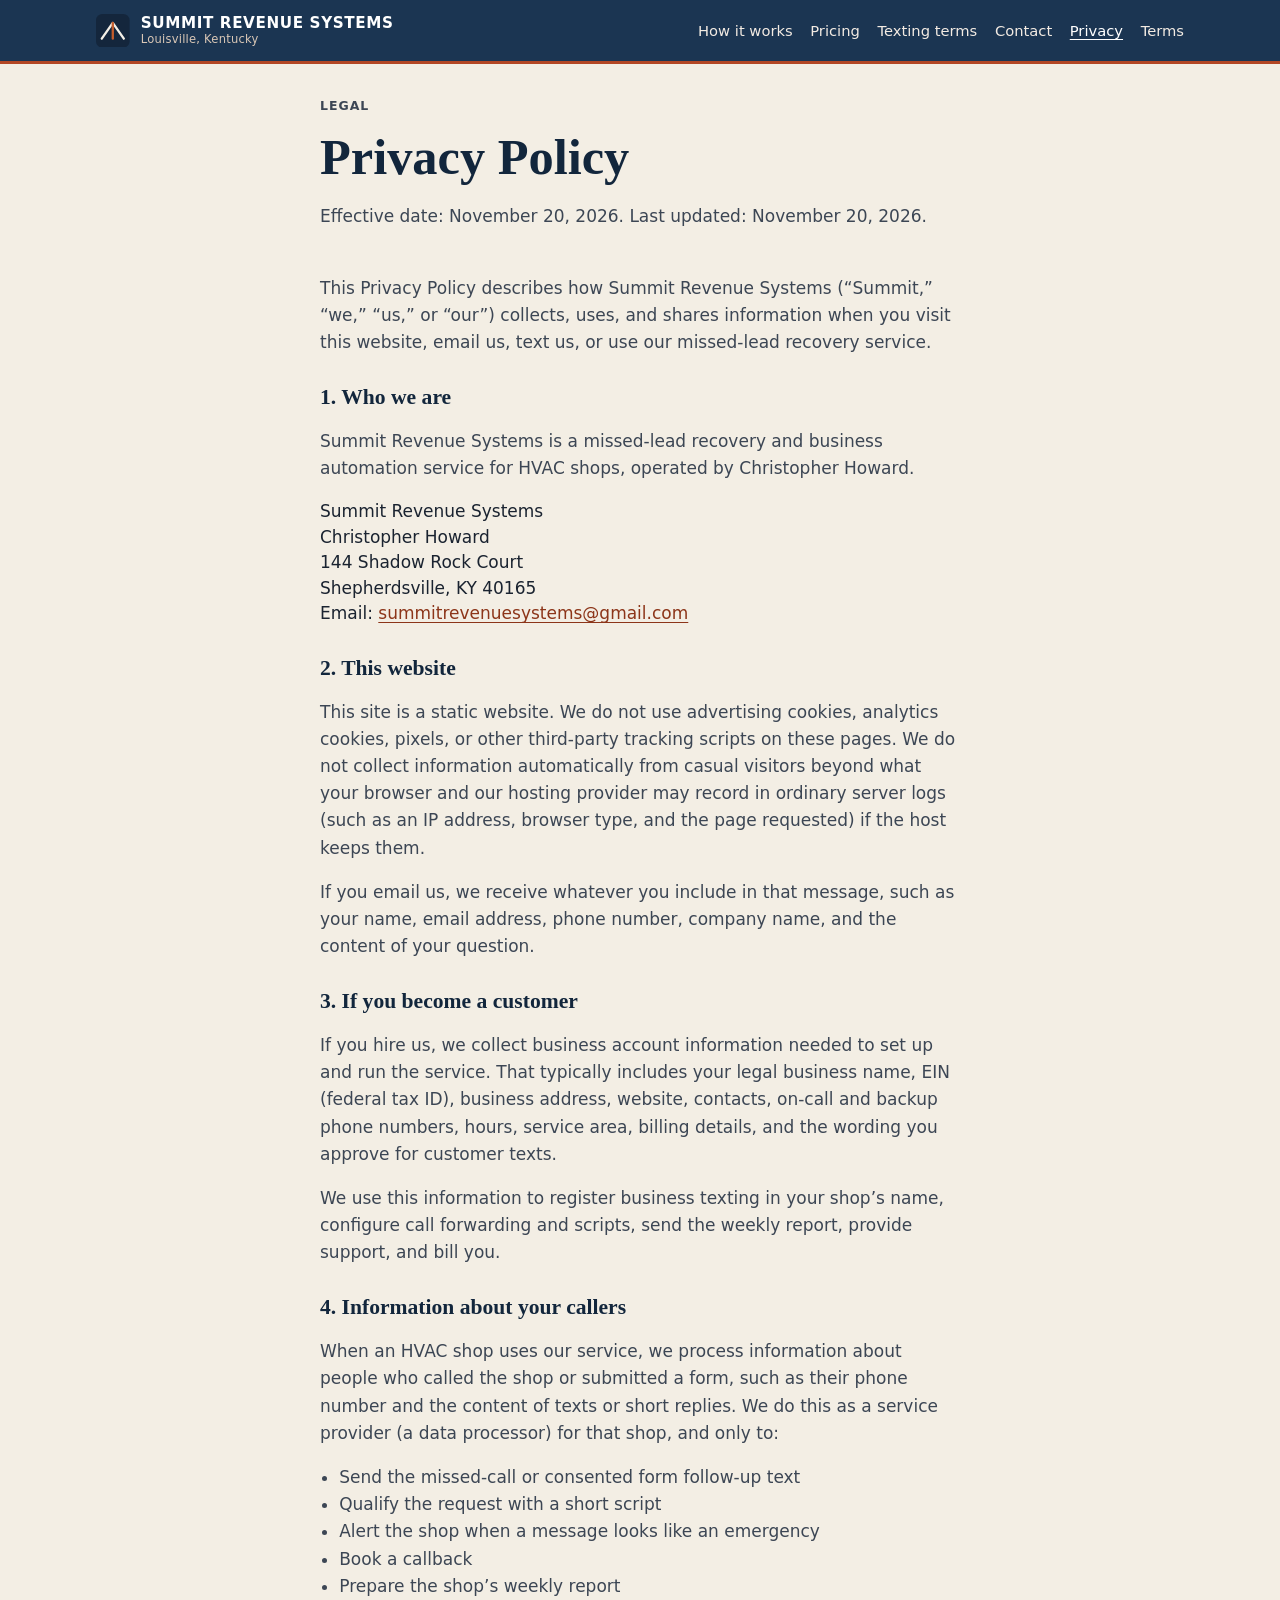
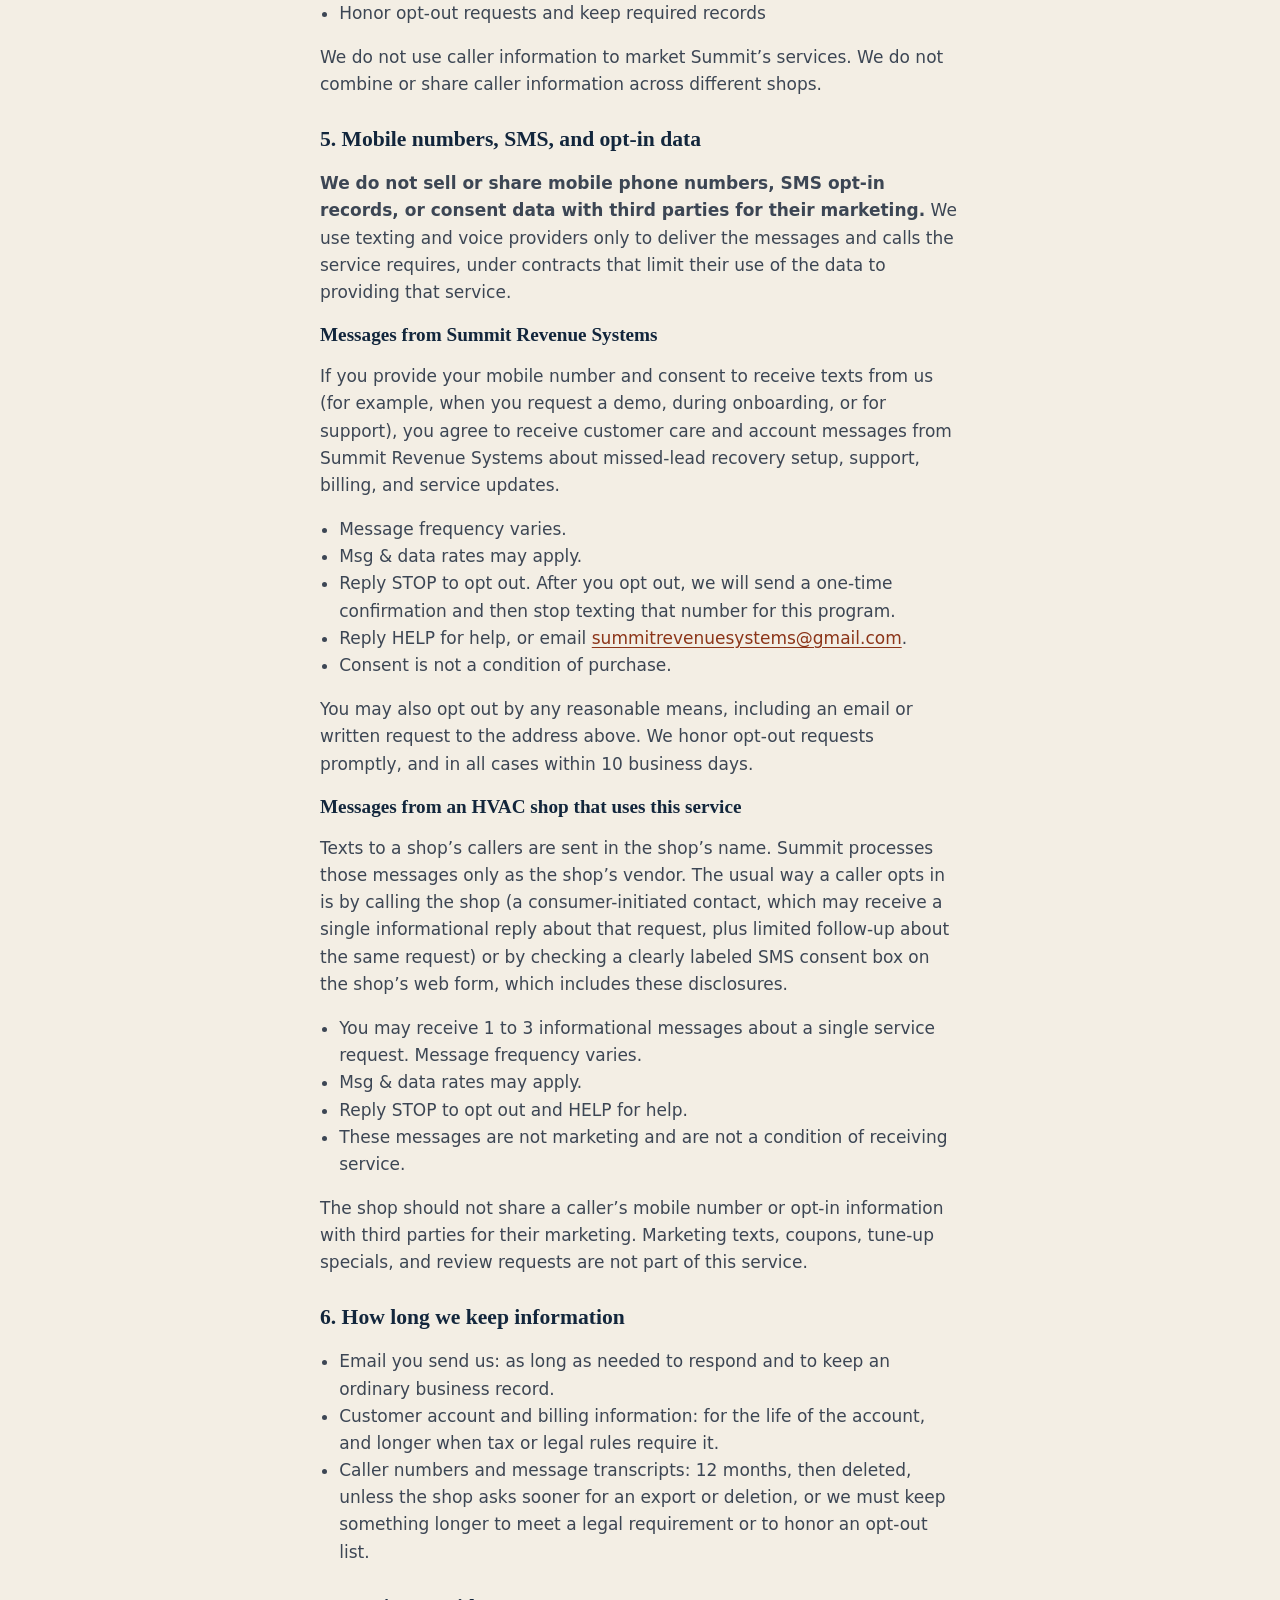
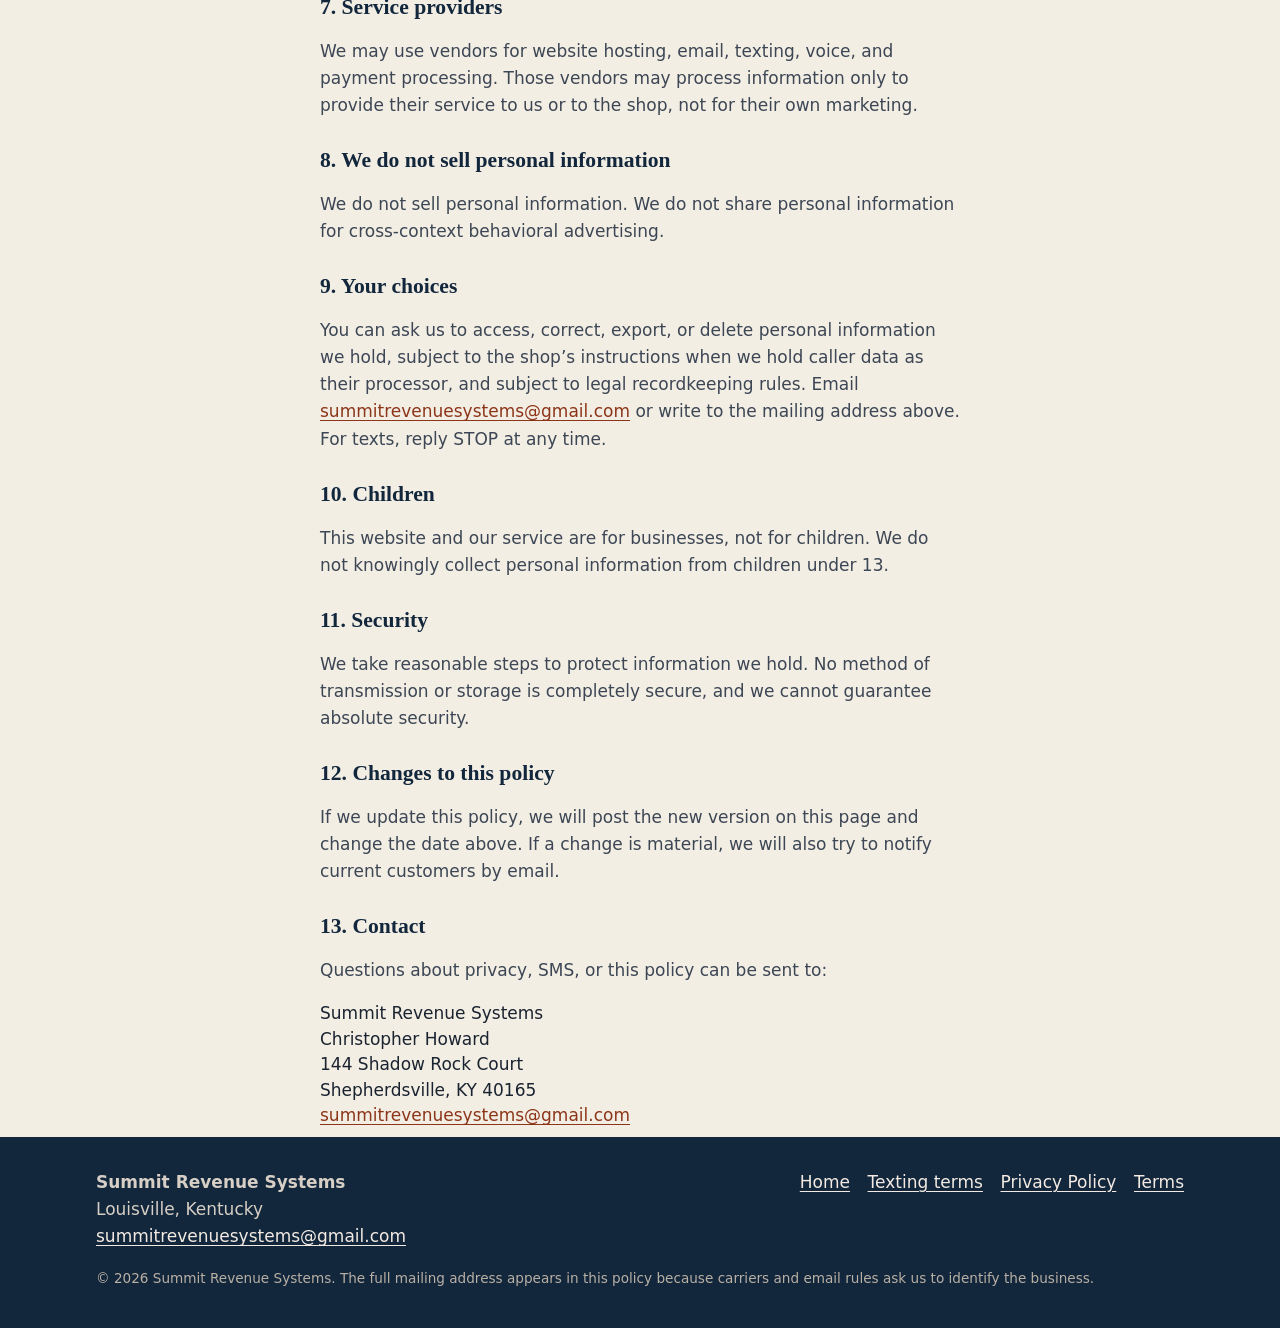
==== privacy.html @ dae51bf1 "Add Summit Revenue Systems static website One-page marketing site with Privacy and Terms pages for A" ====
<!DOCTYPE html>
<html lang="en">
<head>
  <meta charset="utf-8">
  <meta name="viewport" content="width=device-width, initial-scale=1">
  <title>Privacy Policy | Summit Revenue Systems</title>
  <meta name="description" content="Privacy Policy for Summit Revenue Systems, including how we handle mobile numbers, SMS opt-in information, and caller data for missed-lead recovery.">
  <meta name="theme-color" content="#1b3552">
  <link rel="icon" href="favicon.svg" type="image/svg+xml">
  <link rel="stylesheet" href="styles.css">
</head>
<body>
  <a class="skip" href="#main">Skip to content</a>
  <header class="site-header">
    <div class="wrap bar">
      <a class="brand" href="index.html">
        <svg class="brand-mark" xmlns="http://www.w3.org/2000/svg" viewBox="0 0 32 32" aria-hidden="true">
          <rect width="32" height="32" rx="6" fill="#14263c"/>
          <path d="M5.5 23.5 L16 8.5 L26.5 23.5" fill="none" stroke="#f4efe6" stroke-width="2.2" stroke-linejoin="round" stroke-linecap="round"/>
          <path d="M16 8.5 V23.5" stroke="#c45c2c" stroke-width="2.2" stroke-linecap="round"/>
        </svg>
        <span class="brand-text">
          <span class="brand-name">Summit Revenue Systems</span>
          <span class="brand-tag">Louisville, Kentucky</span>
        </span>
      </a>
      <nav class="nav-desktop" aria-label="Primary">
        <a href="index.html#how">How it works</a>
        <a href="index.html#pricing">Pricing</a>
        <a href="index.html#sms">Texting terms</a>
        <a href="index.html#contact">Contact</a>
        <a href="privacy.html" aria-current="page">Privacy</a>
        <a href="terms.html">Terms</a>
      </nav>
      <details class="nav-mobile">
        <summary>Menu</summary>
        <nav class="nav-panel" aria-label="Primary">
          <a href="index.html">Home</a>
          <a href="index.html#sms">Texting terms</a>
          <a href="privacy.html" aria-current="page">Privacy</a>
          <a href="terms.html">Terms</a>
          <a href="index.html#contact">Contact</a>
        </nav>
      </details>
    </div>
  </header>

  <main id="main" class="legal">
    <header class="legal-header narrow">
      <p class="kicker">Legal</p>
      <h1>Privacy Policy</h1>
      <p class="legal-meta">Effective date: November 20, 2026. Last updated: November 20, 2026.</p>
    </header>

    <div class="narrow">
      <p>This Privacy Policy describes how Summit Revenue Systems (“Summit,” “we,” “us,” or “our”) collects, uses, and shares information when you visit this website, email us, text us, or use our missed-lead recovery service.</p>

      <h2>1. Who we are</h2>
      <p>Summit Revenue Systems is a missed-lead recovery and business automation service for HVAC shops, operated by Christopher Howard.</p>
      <address class="address">
        Summit Revenue Systems<br>
        Christopher Howard<br>
        144 Shadow Rock Court<br>
        Shepherdsville, KY 40165<br>
        Email: <a href="mailto:summitrevenuesystems@gmail.com">summitrevenuesystems@gmail.com</a>
      </address>

      <h2>2. This website</h2>
      <p>This site is a static website. We do not use advertising cookies, analytics cookies, pixels, or other third-party tracking scripts on these pages. We do not collect information automatically from casual visitors beyond what your browser and our hosting provider may record in ordinary server logs (such as an IP address, browser type, and the page requested) if the host keeps them.</p>
      <p>If you email us, we receive whatever you include in that message, such as your name, email address, phone number, company name, and the content of your question.</p>

      <h2>3. If you become a customer</h2>
      <p>If you hire us, we collect business account information needed to set up and run the service. That typically includes your legal business name, EIN (federal tax ID), business address, website, contacts, on-call and backup phone numbers, hours, service area, billing details, and the wording you approve for customer texts.</p>
      <p>We use this information to register business texting in your shop’s name, configure call forwarding and scripts, send the weekly report, provide support, and bill you.</p>

      <h2>4. Information about your callers</h2>
      <p>When an HVAC shop uses our service, we process information about people who called the shop or submitted a form, such as their phone number and the content of texts or short replies. We do this as a service provider (a data processor) for that shop, and only to:</p>
      <ul>
        <li>Send the missed-call or consented form follow-up text</li>
        <li>Qualify the request with a short script</li>
        <li>Alert the shop when a message looks like an emergency</li>
        <li>Book a callback</li>
        <li>Prepare the shop’s weekly report</li>
        <li>Honor opt-out requests and keep required records</li>
      </ul>
      <p>We do not use caller information to market Summit’s services. We do not combine or share caller information across different shops.</p>

      <h2>5. Mobile numbers, SMS, and opt-in data</h2>
      <p><strong>We do not sell or share mobile phone numbers, SMS opt-in records, or consent data with third parties for their marketing.</strong> We use texting and voice providers only to deliver the messages and calls the service requires, under contracts that limit their use of the data to providing that service.</p>

      <h3>Messages from Summit Revenue Systems</h3>
      <p>If you provide your mobile number and consent to receive texts from us (for example, when you request a demo, during onboarding, or for support), you agree to receive customer care and account messages from Summit Revenue Systems about missed-lead recovery setup, support, billing, and service updates.</p>
      <ul>
        <li>Message frequency varies.</li>
        <li>Msg &amp; data rates may apply.</li>
        <li>Reply STOP to opt out. After you opt out, we will send a one-time confirmation and then stop texting that number for this program.</li>
        <li>Reply HELP for help, or email <a href="mailto:summitrevenuesystems@gmail.com">summitrevenuesystems@gmail.com</a>.</li>
        <li>Consent is not a condition of purchase.</li>
      </ul>
      <p>You may also opt out by any reasonable means, including an email or written request to the address above. We honor opt-out requests promptly, and in all cases within 10 business days.</p>

      <h3>Messages from an HVAC shop that uses this service</h3>
      <p>Texts to a shop’s callers are sent in the shop’s name. Summit processes those messages only as the shop’s vendor. The usual way a caller opts in is by calling the shop (a consumer-initiated contact, which may receive a single informational reply about that request, plus limited follow-up about the same request) or by checking a clearly labeled SMS consent box on the shop’s web form, which includes these disclosures.</p>
      <ul>
        <li>You may receive 1 to 3 informational messages about a single service request. Message frequency varies.</li>
        <li>Msg &amp; data rates may apply.</li>
        <li>Reply STOP to opt out and HELP for help.</li>
        <li>These messages are not marketing and are not a condition of receiving service.</li>
      </ul>
      <p>The shop should not share a caller’s mobile number or opt-in information with third parties for their marketing. Marketing texts, coupons, tune-up specials, and review requests are not part of this service.</p>

      <h2>6. How long we keep information</h2>
      <ul>
        <li>Email you send us: as long as needed to respond and to keep an ordinary business record.</li>
        <li>Customer account and billing information: for the life of the account, and longer when tax or legal rules require it.</li>
        <li>Caller numbers and message transcripts: 12 months, then deleted, unless the shop asks sooner for an export or deletion, or we must keep something longer to meet a legal requirement or to honor an opt-out list.</li>
      </ul>

      <h2>7. Service providers</h2>
      <p>We may use vendors for website hosting, email, texting, voice, and payment processing. Those vendors may process information only to provide their service to us or to the shop, not for their own marketing.</p>

      <h2>8. We do not sell personal information</h2>
      <p>We do not sell personal information. We do not share personal information for cross-context behavioral advertising.</p>

      <h2>9. Your choices</h2>
      <p>You can ask us to access, correct, export, or delete personal information we hold, subject to the shop’s instructions when we hold caller data as their processor, and subject to legal recordkeeping rules. Email <a href="mailto:summitrevenuesystems@gmail.com">summitrevenuesystems@gmail.com</a> or write to the mailing address above. For texts, reply STOP at any time.</p>

      <h2>10. Children</h2>
      <p>This website and our service are for businesses, not for children. We do not knowingly collect personal information from children under 13.</p>

      <h2>11. Security</h2>
      <p>We take reasonable steps to protect information we hold. No method of transmission or storage is completely secure, and we cannot guarantee absolute security.</p>

      <h2>12. Changes to this policy</h2>
      <p>If we update this policy, we will post the new version on this page and change the date above. If a change is material, we will also try to notify current customers by email.</p>

      <h2>13. Contact</h2>
      <p>Questions about privacy, SMS, or this policy can be sent to:</p>
      <address class="address">
        Summit Revenue Systems<br>
        Christopher Howard<br>
        144 Shadow Rock Court<br>
        Shepherdsville, KY 40165<br>
        <a href="mailto:summitrevenuesystems@gmail.com">summitrevenuesystems@gmail.com</a>
      </address>
    </div>
  </main>

  <footer class="site-footer">
    <div class="wrap">
      <div class="footer-grid">
        <div>
          <strong>Summit Revenue Systems</strong>
          <div>Louisville, Kentucky</div>
          <div><a href="mailto:summitrevenuesystems@gmail.com">summitrevenuesystems@gmail.com</a></div>
        </div>
        <nav class="footer-links" aria-label="Footer">
          <a href="index.html">Home</a>
          <a href="index.html#sms">Texting terms</a>
          <a href="privacy.html" aria-current="page">Privacy Policy</a>
          <a href="terms.html">Terms</a>
        </nav>
      </div>
      <p class="tiny">© 2026 Summit Revenue Systems. The full mailing address appears in this policy because carriers and email rules ask us to identify the business.</p>
    </div>
  </footer>
</body>
</html>
---- styles.css ----
/* Summit Revenue Systems. Static, no trackers, no build step. */
:root {
  --bg: #f3eee4;
  --bg-alt: #eae3d6;
  --paper: #fcfaf6;
  --ink: #1a2330;
  --ink-soft: #3c4654;
  --muted: #5c6672;
  --line: #d6cdbe;
  --navy: #1b3552;
  --navy-2: #12263c;
  --copper: #b34724;
  --copper-dark: #8c3519;
  --copper-soft: #f4e3d8;
  --ok: #215745;
  --ok-soft: #e4efe9;
  --shadow: 0 10px 30px rgba(18, 38, 60, 0.08);
  --radius: 14px;
  --max: 68rem;
  --text: 40rem;
  --sans: "Segoe UI", system-ui, -apple-system, Roboto, "Helvetica Neue", Arial, sans-serif;
  --serif: "Iowan Old Style", Palatino, "Palatino Linotype", Georgia, "Times New Roman", serif;
}

*,
*::before,
*::after {
  box-sizing: border-box;
}

html {
  scroll-behavior: smooth;
}

html:focus-within {
  scroll-behavior: smooth;
}

@media (prefers-reduced-motion: reduce) {
  html,
  html:focus-within {
    scroll-behavior: auto;
  }

  *,
  *::before,
  *::after {
    animation: none !important;
    transition: none !important;
  }
}

body {
  margin: 0;
  background: var(--bg);
  color: var(--ink);
  font-family: var(--sans);
  font-size: 1.0625rem;
  line-height: 1.6;
  text-rendering: optimizeLegibility;
}

img,
svg,
video {
  max-width: 100%;
  height: auto;
}

a {
  color: var(--copper-dark);
  text-underline-offset: 0.15em;
}

a:hover {
  color: var(--copper);
}

:focus-visible {
  outline: 3px solid var(--copper);
  outline-offset: 3px;
}

.skip {
  position: absolute;
  left: 0.75rem;
  top: -3rem;
  background: var(--navy);
  color: #fff;
  padding: 0.5rem 0.8rem;
  z-index: 100;
}

.skip:focus {
  top: 0.75rem;
}

.wrap {
  width: min(var(--max), calc(100% - 2rem));
  margin-inline: auto;
}

.narrow {
  width: min(var(--text), calc(100% - 2rem));
  margin-inline: auto;
}

/* Header */
.site-header {
  background: var(--navy);
  color: #f6f0e8;
  position: sticky;
  top: 0;
  z-index: 20;
  border-bottom: 3px solid var(--copper);
}

.bar {
  display: flex;
  align-items: center;
  justify-content: space-between;
  gap: 1rem;
  padding: 0.85rem 0;
}

.brand {
  color: #fff;
  text-decoration: none;
  display: flex;
  align-items: center;
  gap: 0.7rem;
  min-width: 0;
}

.brand:hover {
  color: #fff;
}

.brand-mark {
  width: 2.1rem;
  height: 2.1rem;
  flex: none;
}

.brand-text {
  display: flex;
  flex-direction: column;
  line-height: 1.15;
}

.brand-name {
  font-weight: 700;
  letter-spacing: 0.04em;
  font-size: 0.95rem;
  text-transform: uppercase;
}

.brand-tag {
  font-size: 0.72rem;
  color: #d9c7b6;
  letter-spacing: 0.02em;
}

.nav-desktop {
  display: none;
  gap: 0.2rem 1.1rem;
  flex-wrap: wrap;
  justify-content: flex-end;
}

.nav-desktop a {
  color: #f3ebe3;
  text-decoration: none;
  font-size: 0.92rem;
}

.nav-desktop a:hover,
.nav-desktop a[aria-current="page"] {
  color: #fff;
  text-decoration: underline;
  text-underline-offset: 0.22em;
}

.nav-mobile {
  display: block;
}

.nav-mobile > summary {
  list-style: none;
  cursor: pointer;
  border: 1px solid rgba(255, 255, 255, 0.28);
  border-radius: 8px;
  padding: 0.4rem 0.7rem;
  font-size: 0.9rem;
  color: #fff;
}

.nav-mobile > summary::-webkit-details-marker {
  display: none;
}

.nav-mobile[open] > summary {
  background: rgba(255, 255, 255, 0.08);
}

.nav-panel {
  position: absolute;
  right: 1rem;
  top: 4.1rem;
  background: var(--navy-2);
  border: 1px solid rgba(255, 255, 255, 0.12);
  border-radius: 12px;
  padding: 0.6rem;
  display: flex;
  flex-direction: column;
  min-width: 12.5rem;
  box-shadow: var(--shadow);
}

.nav-panel a {
  color: #f3ebe3;
  text-decoration: none;
  padding: 0.55rem 0.7rem;
  border-radius: 8px;
}

.nav-panel a:hover,
.nav-panel a[aria-current="page"] {
  background: rgba(255, 255, 255, 0.08);
  color: #fff;
}

@media (min-width: 880px) {
  .nav-desktop {
    display: flex;
  }

  .nav-mobile {
    display: none;
  }
}

/* Hero */
.hero {
  padding: 2.6rem 0 2.2rem;
}

.hero-grid {
  display: grid;
  gap: 2rem;
}

@media (min-width: 900px) {
  .hero-grid {
    grid-template-columns: 1.15fr 0.85fr;
    align-items: center;
    gap: 3rem;
  }
}

.kicker {
  margin: 0 0 0.7rem;
  color: var(--copper-dark);
  font-weight: 700;
  letter-spacing: 0.08em;
  text-transform: uppercase;
  font-size: 0.78rem;
}

h1,
h2,
h3 {
  font-family: var(--serif);
  font-weight: 600;
  line-height: 1.2;
  color: var(--navy-2);
}

h1 {
  margin: 0 0 1rem;
  font-size: clamp(2rem, 4.4vw, 3.15rem);
}

h2 {
  margin: 0 0 0.85rem;
  font-size: clamp(1.6rem, 3vw, 2.05rem);
}

h3 {
  margin: 0 0 0.4rem;
  font-size: 1.2rem;
}

.lead {
  margin: 0 0 1.4rem;
  font-size: 1.12rem;
  color: var(--ink-soft);
  max-width: 38rem;
}

.actions {
  display: flex;
  flex-wrap: wrap;
  gap: 0.7rem;
}

.btn {
  display: inline-block;
  text-decoration: none;
  border-radius: 999px;
  padding: 0.75rem 1.2rem;
  font-weight: 600;
  font-size: 1rem;
  border: 2px solid transparent;
  line-height: 1.2;
}

.btn-primary {
  background: var(--copper);
  color: #fff;
  border-color: var(--copper);
}

.btn-primary:hover {
  background: var(--copper-dark);
  border-color: var(--copper-dark);
  color: #fff;
}

.btn-secondary {
  background: transparent;
  color: var(--navy);
  border-color: var(--navy);
}

.btn-secondary:hover {
  background: var(--navy);
  color: #fff;
}

/* Demo / example phone */
.demo-card,
.example-card {
  background: var(--paper);
  border: 1px solid var(--line);
  border-radius: var(--radius);
  box-shadow: var(--shadow);
}

.example-card {
  padding: 1.1rem 1.1rem 1rem;
}

.example-label {
  margin: 0 0 0.8rem;
  font-size: 0.75rem;
  letter-spacing: 0.06em;
  text-transform: uppercase;
  font-weight: 700;
  color: var(--muted);
}

.bubble {
  background: #eef3f7;
  border-radius: 14px 14px 14px 4px;
  padding: 0.85rem 0.95rem;
  color: var(--ink);
  font-size: 0.95rem;
}

.bubble p {
  margin: 0;
}

.bubble .from {
  font-weight: 700;
  color: var(--navy);
  font-size: 0.8rem;
  margin-bottom: 0.3rem;
}

/* Sections */
section {
  padding: 2.4rem 0;
}

.band {
  background: var(--bg-alt);
}

.band-navy {
  background: var(--navy);
  color: #f6f0e8;
}

.band-navy h2,
.band-navy h3 {
  color: #fff;
}

.band-navy p,
.band-navy li {
  color: #e6ddd3;
}

.section-intro {
  max-width: 40rem;
  margin: 0 0 1.6rem;
  color: var(--ink-soft);
}

/* Steps */
.steps {
  display: grid;
  gap: 1rem;
}

@media (min-width: 800px) {
  .steps {
    grid-template-columns: repeat(3, 1fr);
  }
}

.step {
  background: var(--paper);
  border: 1px solid var(--line);
  border-radius: var(--radius);
  padding: 1.2rem 1.2rem 1.3rem;
}

.step-num {
  display: inline-block;
  font-family: var(--serif);
  font-size: 1.6rem;
  color: var(--copper);
  font-weight: 600;
  margin-bottom: 0.3rem;
}

.step p {
  margin: 0.35rem 0 0;
  color: var(--ink-soft);
}

/* Include / exclude */
.split {
  display: grid;
  gap: 1rem;
}

@media (min-width: 800px) {
  .split {
    grid-template-columns: 1fr 1fr;
  }
}

.list-card {
  background: var(--paper);
  border: 1px solid var(--line);
  border-radius: var(--radius);
  padding: 1.25rem 1.3rem;
}

.list-card.in h3 {
  color: var(--ok);
}

.list-card.out h3 {
  color: var(--ink-soft);
}

.list-card ul {
  margin: 0.6rem 0 0;
  padding: 0 0 0 1.1rem;
}

.list-card li {
  margin: 0.4rem 0;
}

/* Pricing */
.price-box {
  background: var(--paper);
  border: 1px solid var(--line);
  border-radius: var(--radius);
  box-shadow: var(--shadow);
  padding: 1.6rem 1.5rem 1.5rem;
  max-width: 36rem;
}

.price-row {
  display: flex;
  justify-content: space-between;
  gap: 1rem;
  align-items: baseline;
  border-bottom: 1px solid var(--line);
  padding: 0.7rem 0;
}

.price-row:last-of-type {
  border-bottom: 0;
}

.price-amt {
  font-family: var(--serif);
  font-size: 2rem;
  color: var(--navy);
  line-height: 1;
}

.price-note {
  margin: 1rem 0 0;
  color: var(--ink-soft);
}

.badge {
  display: inline-block;
  background: var(--copper-soft);
  color: var(--copper-dark);
  font-weight: 700;
  font-size: 0.8rem;
  letter-spacing: 0.04em;
  text-transform: uppercase;
  border-radius: 999px;
  padding: 0.25rem 0.65rem;
  margin-bottom: 0.8rem;
}

/* FAQ */
.faq {
  display: grid;
  gap: 0.65rem;
  max-width: 46rem;
}

.faq details {
  background: var(--paper);
  border: 1px solid var(--line);
  border-radius: 12px;
  padding: 0.15rem 0.9rem;
}

.faq summary {
  cursor: pointer;
  font-weight: 700;
  padding: 0.85rem 0;
  color: var(--navy-2);
}

.faq details p {
  margin: 0 0 0.95rem;
  color: var(--ink-soft);
}

/* SMS disclosure */
.sms-box {
  background: var(--paper);
  border: 1px solid var(--line);
  border-left: 5px solid var(--copper);
  border-radius: 4px 14px 14px 4px;
  padding: 1.3rem 1.3rem 1.2rem;
}

.sms-box p {
  margin: 0 0 0.85rem;
  color: var(--ink-soft);
}

.sms-box p:last-child {
  margin-bottom: 0;
}

/* Contact */
.contact-card {
  background: var(--paper);
  border: 1px solid var(--line);
  border-radius: var(--radius);
  padding: 1.4rem 1.5rem;
  max-width: 32rem;
}

.contact-card p {
  margin: 0.35rem 0;
}

.contact-card .email {
  font-weight: 700;
  font-size: 1.1rem;
  color: var(--copper-dark);
}

/* Demo video */
.demo-frame {
  background: #121212;
  border-radius: var(--radius);
  overflow: hidden;
  border: 1px solid var(--navy-2);
  min-height: 12rem;
  display: flex;
  align-items: center;
  justify-content: center;
  position: relative;
}

.demo-frame video {
  width: 100%;
  height: auto;
  display: block;
  background: #121212;
  aspect-ratio: 16 / 9;
}

.demo-frame img.demo-poster {
  width: 100%;
  height: auto;
  display: block;
  aspect-ratio: 16 / 9;
  object-fit: cover;
}

.demo-frame.demo-pending video {
  display: none;
}

.demo-frame:not(.demo-pending) img.demo-poster {
  display: none;
}


.demo-caption {
  margin: 0.7rem 0 0;
  color: var(--muted);
  font-size: 0.95rem;
}

/* Legal pages */
.legal-header {
  padding: 2rem 0 0.5rem;
}

.legal-meta {
  color: var(--muted);
  margin: 0 0 1.2rem;
}

.legal h2 {
  font-size: 1.35rem;
  margin-top: 1.8rem;
}

.legal p,
.legal li {
  color: var(--ink-soft);
}

.legal ul {
  padding-left: 1.2rem;
}

.address {
  font-style: normal;
  color: var(--ink);
  line-height: 1.5;
}

/* Footer */
.site-footer {
  background: var(--navy-2);
  color: #d7cfc5;
  padding: 2rem 0 2.4rem;
  margin-top: 0.5rem;
}

.site-footer a {
  color: #f3ebe3;
}

.footer-grid {
  display: flex;
  flex-wrap: wrap;
  justify-content: space-between;
  gap: 1.2rem 2rem;
}

.footer-links {
  display: flex;
  flex-wrap: wrap;
  gap: 0.75rem 1.1rem;
}

.tiny {
  margin: 1.1rem 0 0;
  font-size: 0.85rem;
  color: #b9b0a5;
}

/* 404 */
.not-found {
  padding: 4rem 0 5rem;
  text-align: center;
}

/* Print */
@media print {
  .site-header,
  .nav-mobile,
  .actions,
  .site-footer .footer-links {
    position: static;
  }

  .site-header {
    border-bottom: 1px solid #000;
  }

  body {
    background: #fff;
    color: #000;
  }
}
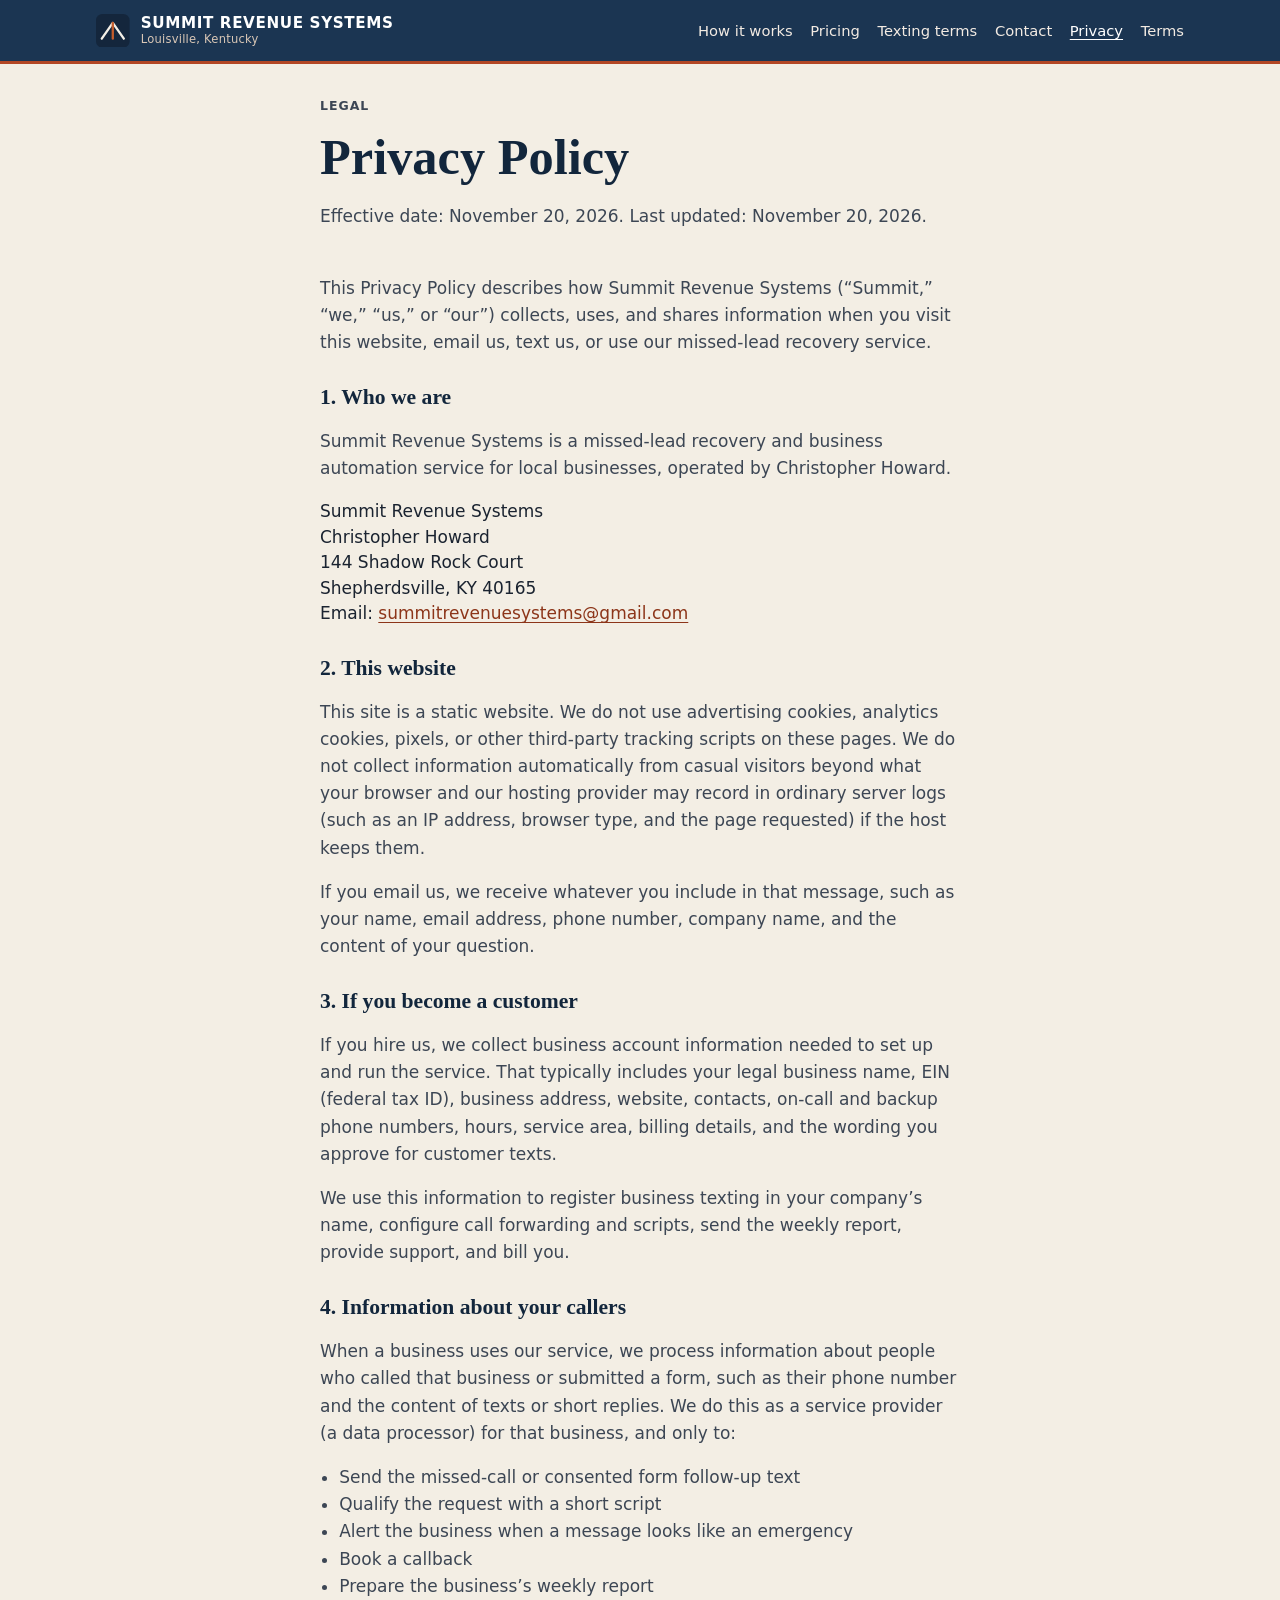
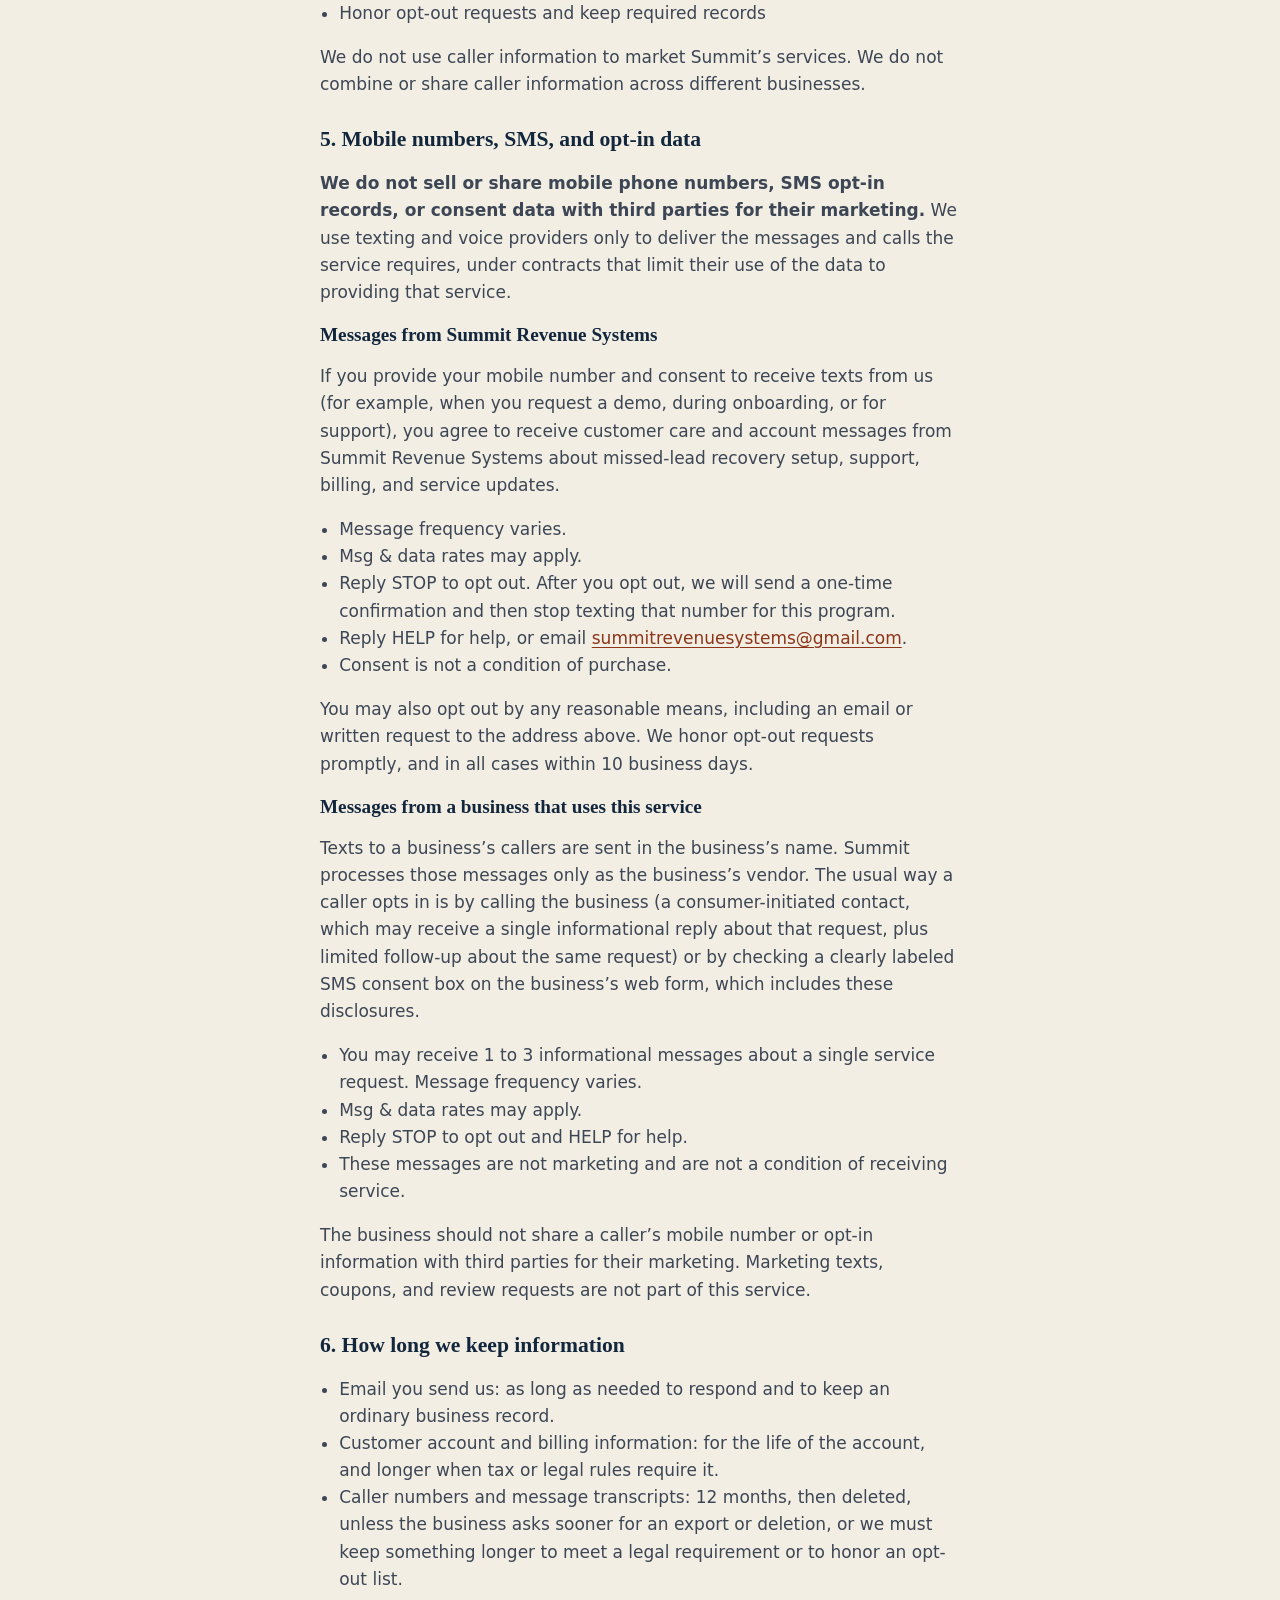
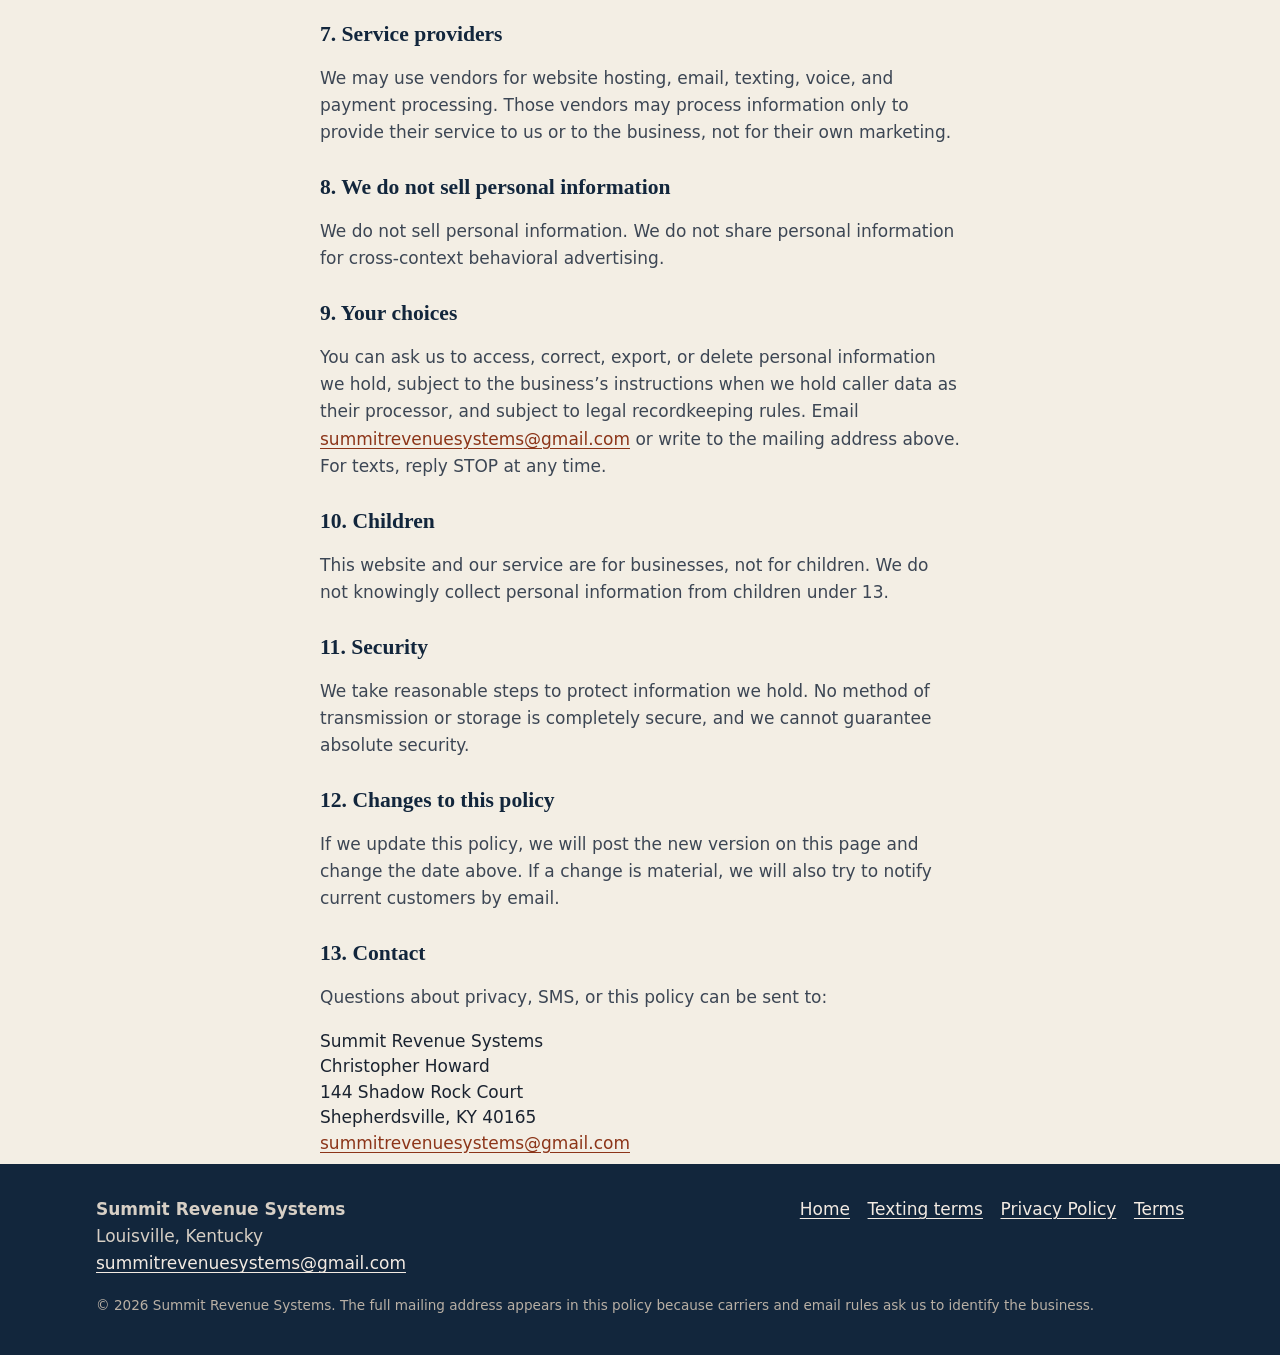
==== commit 0f91fe14: "Rewrite site copy as industry-neutral missed-lead recovery Describe the offer as a missed-call text " ====
--- a/privacy.html
+++ b/privacy.html
@@ -56,7 +56,7 @@
       <p>This Privacy Policy describes how Summit Revenue Systems (“Summit,” “we,” “us,” or “our”) collects, uses, and shares information when you visit this website, email us, text us, or use our missed-lead recovery service.</p>
 
       <h2>1. Who we are</h2>
-      <p>Summit Revenue Systems is a missed-lead recovery and business automation service for HVAC shops, operated by Christopher Howard.</p>
+      <p>Summit Revenue Systems is a missed-lead recovery and business automation service for local businesses, operated by Christopher Howard.</p>
       <address class="address">
         Summit Revenue Systems<br>
         Christopher Howard<br>
@@ -71,19 +71,19 @@
 
       <h2>3. If you become a customer</h2>
       <p>If you hire us, we collect business account information needed to set up and run the service. That typically includes your legal business name, EIN (federal tax ID), business address, website, contacts, on-call and backup phone numbers, hours, service area, billing details, and the wording you approve for customer texts.</p>
-      <p>We use this information to register business texting in your shop’s name, configure call forwarding and scripts, send the weekly report, provide support, and bill you.</p>
+      <p>We use this information to register business texting in your company’s name, configure call forwarding and scripts, send the weekly report, provide support, and bill you.</p>
 
       <h2>4. Information about your callers</h2>
-      <p>When an HVAC shop uses our service, we process information about people who called the shop or submitted a form, such as their phone number and the content of texts or short replies. We do this as a service provider (a data processor) for that shop, and only to:</p>
+      <p>When a business uses our service, we process information about people who called that business or submitted a form, such as their phone number and the content of texts or short replies. We do this as a service provider (a data processor) for that business, and only to:</p>
       <ul>
         <li>Send the missed-call or consented form follow-up text</li>
         <li>Qualify the request with a short script</li>
-        <li>Alert the shop when a message looks like an emergency</li>
+        <li>Alert the business when a message looks like an emergency</li>
         <li>Book a callback</li>
-        <li>Prepare the shop’s weekly report</li>
+        <li>Prepare the business’s weekly report</li>
         <li>Honor opt-out requests and keep required records</li>
       </ul>
-      <p>We do not use caller information to market Summit’s services. We do not combine or share caller information across different shops.</p>
+      <p>We do not use caller information to market Summit’s services. We do not combine or share caller information across different businesses.</p>
 
       <h2>5. Mobile numbers, SMS, and opt-in data</h2>
       <p><strong>We do not sell or share mobile phone numbers, SMS opt-in records, or consent data with third parties for their marketing.</strong> We use texting and voice providers only to deliver the messages and calls the service requires, under contracts that limit their use of the data to providing that service.</p>
@@ -99,31 +99,31 @@
       </ul>
       <p>You may also opt out by any reasonable means, including an email or written request to the address above. We honor opt-out requests promptly, and in all cases within 10 business days.</p>
 
-      <h3>Messages from an HVAC shop that uses this service</h3>
-      <p>Texts to a shop’s callers are sent in the shop’s name. Summit processes those messages only as the shop’s vendor. The usual way a caller opts in is by calling the shop (a consumer-initiated contact, which may receive a single informational reply about that request, plus limited follow-up about the same request) or by checking a clearly labeled SMS consent box on the shop’s web form, which includes these disclosures.</p>
+      <h3>Messages from a business that uses this service</h3>
+      <p>Texts to a business’s callers are sent in the business’s name. Summit processes those messages only as the business’s vendor. The usual way a caller opts in is by calling the business (a consumer-initiated contact, which may receive a single informational reply about that request, plus limited follow-up about the same request) or by checking a clearly labeled SMS consent box on the business’s web form, which includes these disclosures.</p>
       <ul>
         <li>You may receive 1 to 3 informational messages about a single service request. Message frequency varies.</li>
         <li>Msg &amp; data rates may apply.</li>
         <li>Reply STOP to opt out and HELP for help.</li>
         <li>These messages are not marketing and are not a condition of receiving service.</li>
       </ul>
-      <p>The shop should not share a caller’s mobile number or opt-in information with third parties for their marketing. Marketing texts, coupons, tune-up specials, and review requests are not part of this service.</p>
+      <p>The business should not share a caller’s mobile number or opt-in information with third parties for their marketing. Marketing texts, coupons, and review requests are not part of this service.</p>
 
       <h2>6. How long we keep information</h2>
       <ul>
         <li>Email you send us: as long as needed to respond and to keep an ordinary business record.</li>
         <li>Customer account and billing information: for the life of the account, and longer when tax or legal rules require it.</li>
-        <li>Caller numbers and message transcripts: 12 months, then deleted, unless the shop asks sooner for an export or deletion, or we must keep something longer to meet a legal requirement or to honor an opt-out list.</li>
+        <li>Caller numbers and message transcripts: 12 months, then deleted, unless the business asks sooner for an export or deletion, or we must keep something longer to meet a legal requirement or to honor an opt-out list.</li>
       </ul>
 
       <h2>7. Service providers</h2>
-      <p>We may use vendors for website hosting, email, texting, voice, and payment processing. Those vendors may process information only to provide their service to us or to the shop, not for their own marketing.</p>
+      <p>We may use vendors for website hosting, email, texting, voice, and payment processing. Those vendors may process information only to provide their service to us or to the business, not for their own marketing.</p>
 
       <h2>8. We do not sell personal information</h2>
       <p>We do not sell personal information. We do not share personal information for cross-context behavioral advertising.</p>
 
       <h2>9. Your choices</h2>
-      <p>You can ask us to access, correct, export, or delete personal information we hold, subject to the shop’s instructions when we hold caller data as their processor, and subject to legal recordkeeping rules. Email <a href="mailto:summitrevenuesystems@gmail.com">summitrevenuesystems@gmail.com</a> or write to the mailing address above. For texts, reply STOP at any time.</p>
+      <p>You can ask us to access, correct, export, or delete personal information we hold, subject to the business’s instructions when we hold caller data as their processor, and subject to legal recordkeeping rules. Email <a href="mailto:summitrevenuesystems@gmail.com">summitrevenuesystems@gmail.com</a> or write to the mailing address above. For texts, reply STOP at any time.</p>
 
       <h2>10. Children</h2>
       <p>This website and our service are for businesses, not for children. We do not knowingly collect personal information from children under 13.</p>
